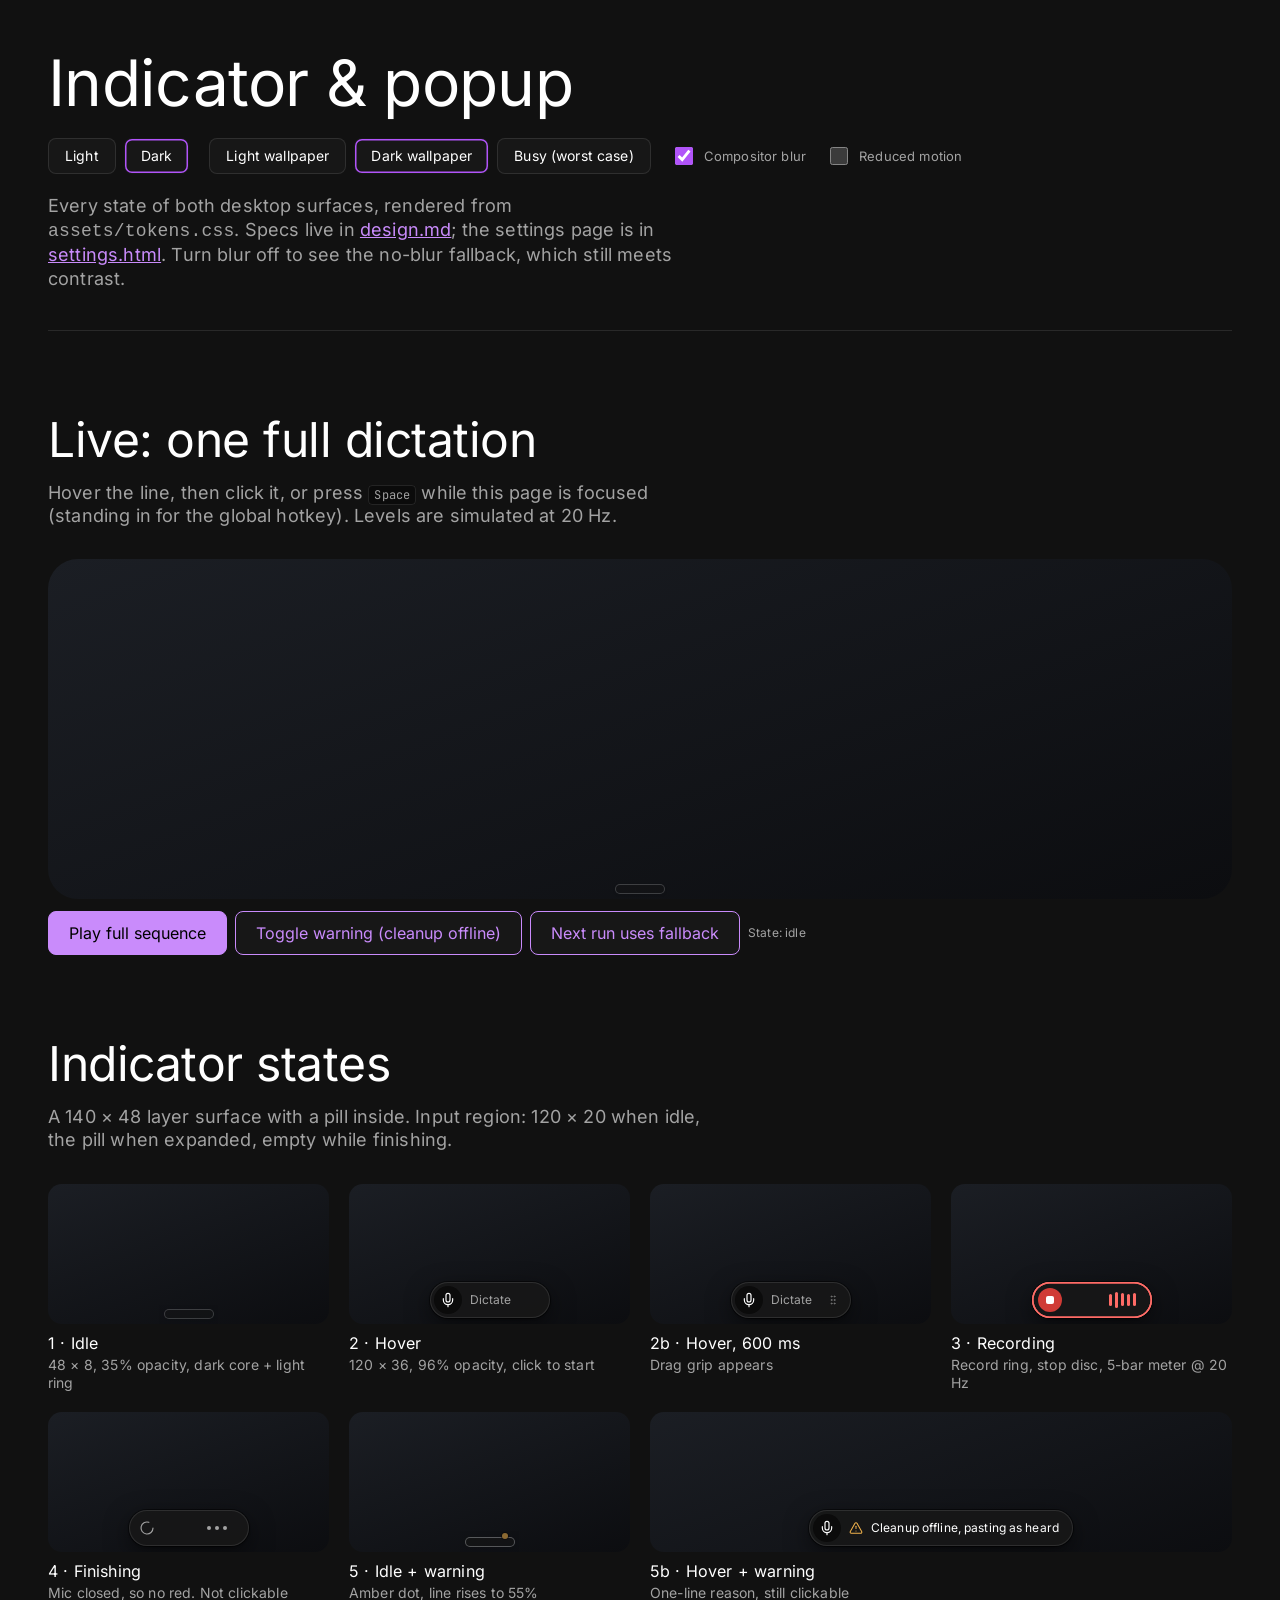
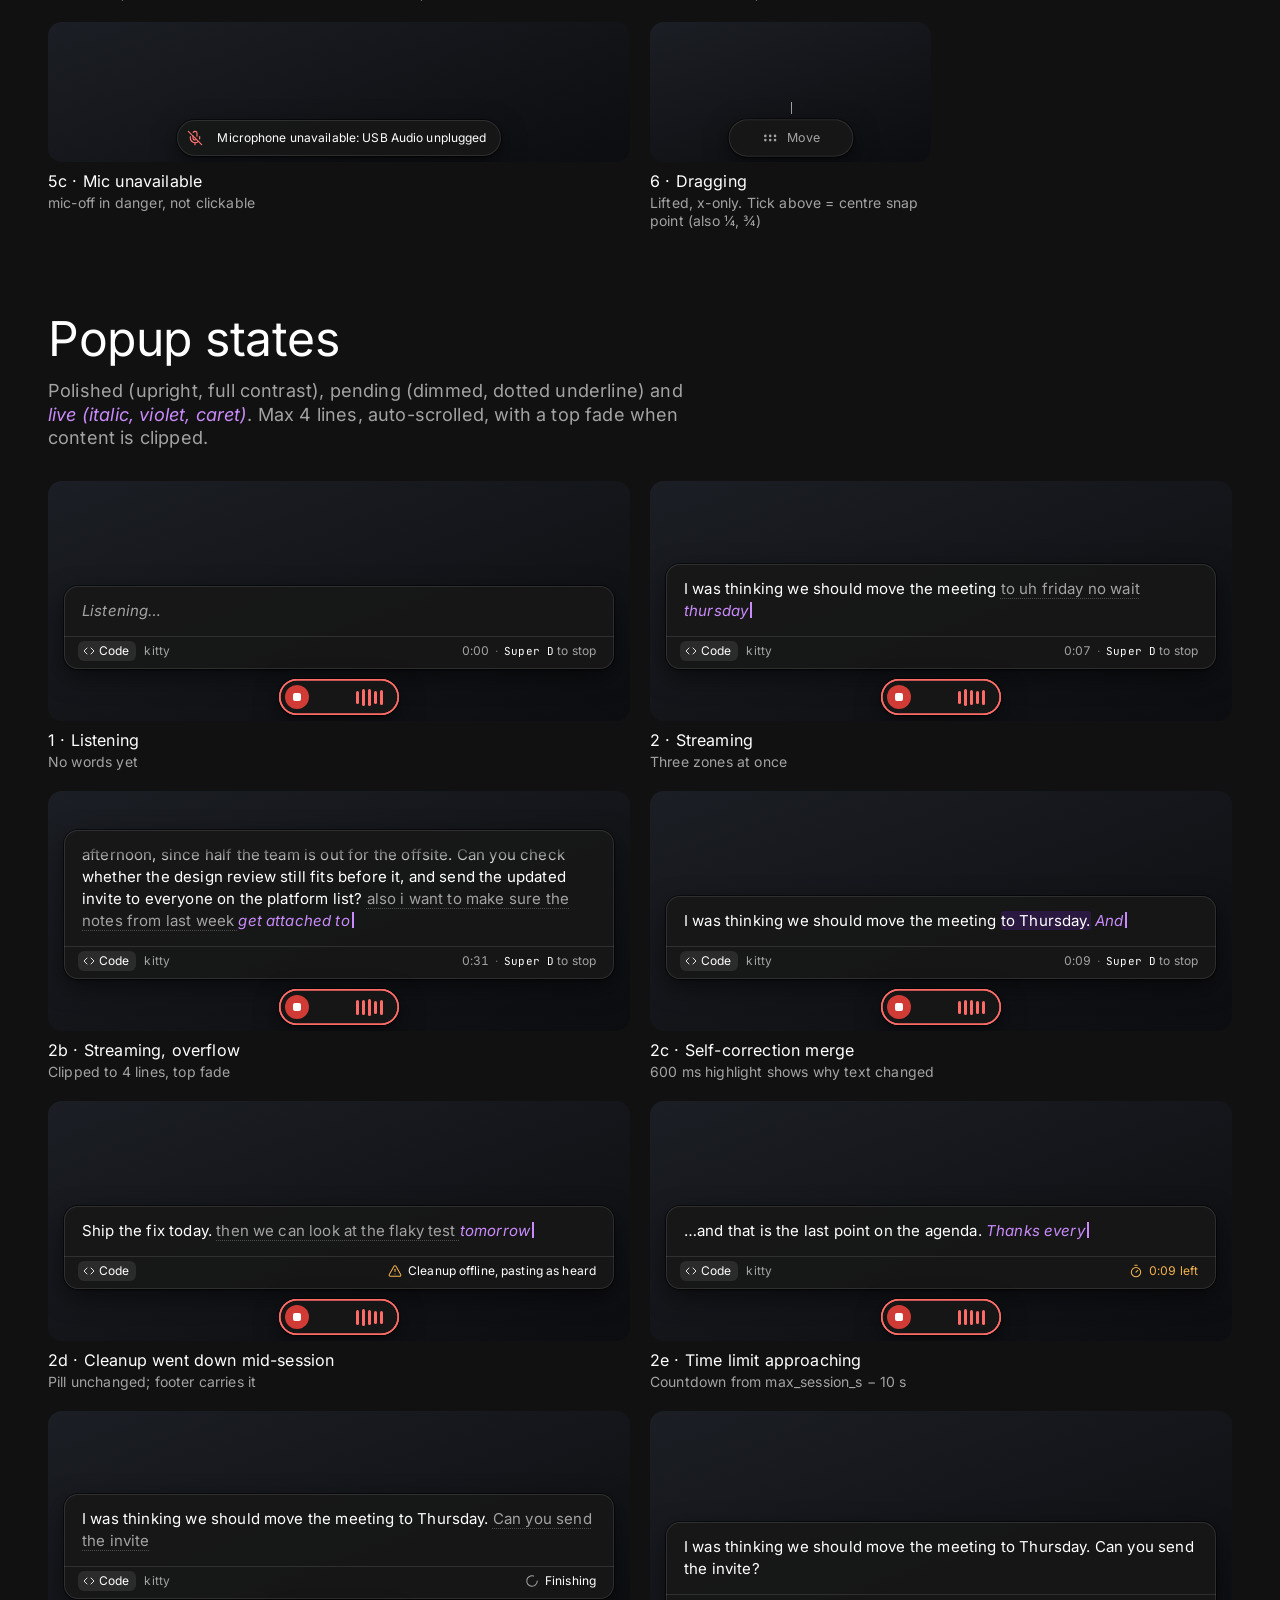
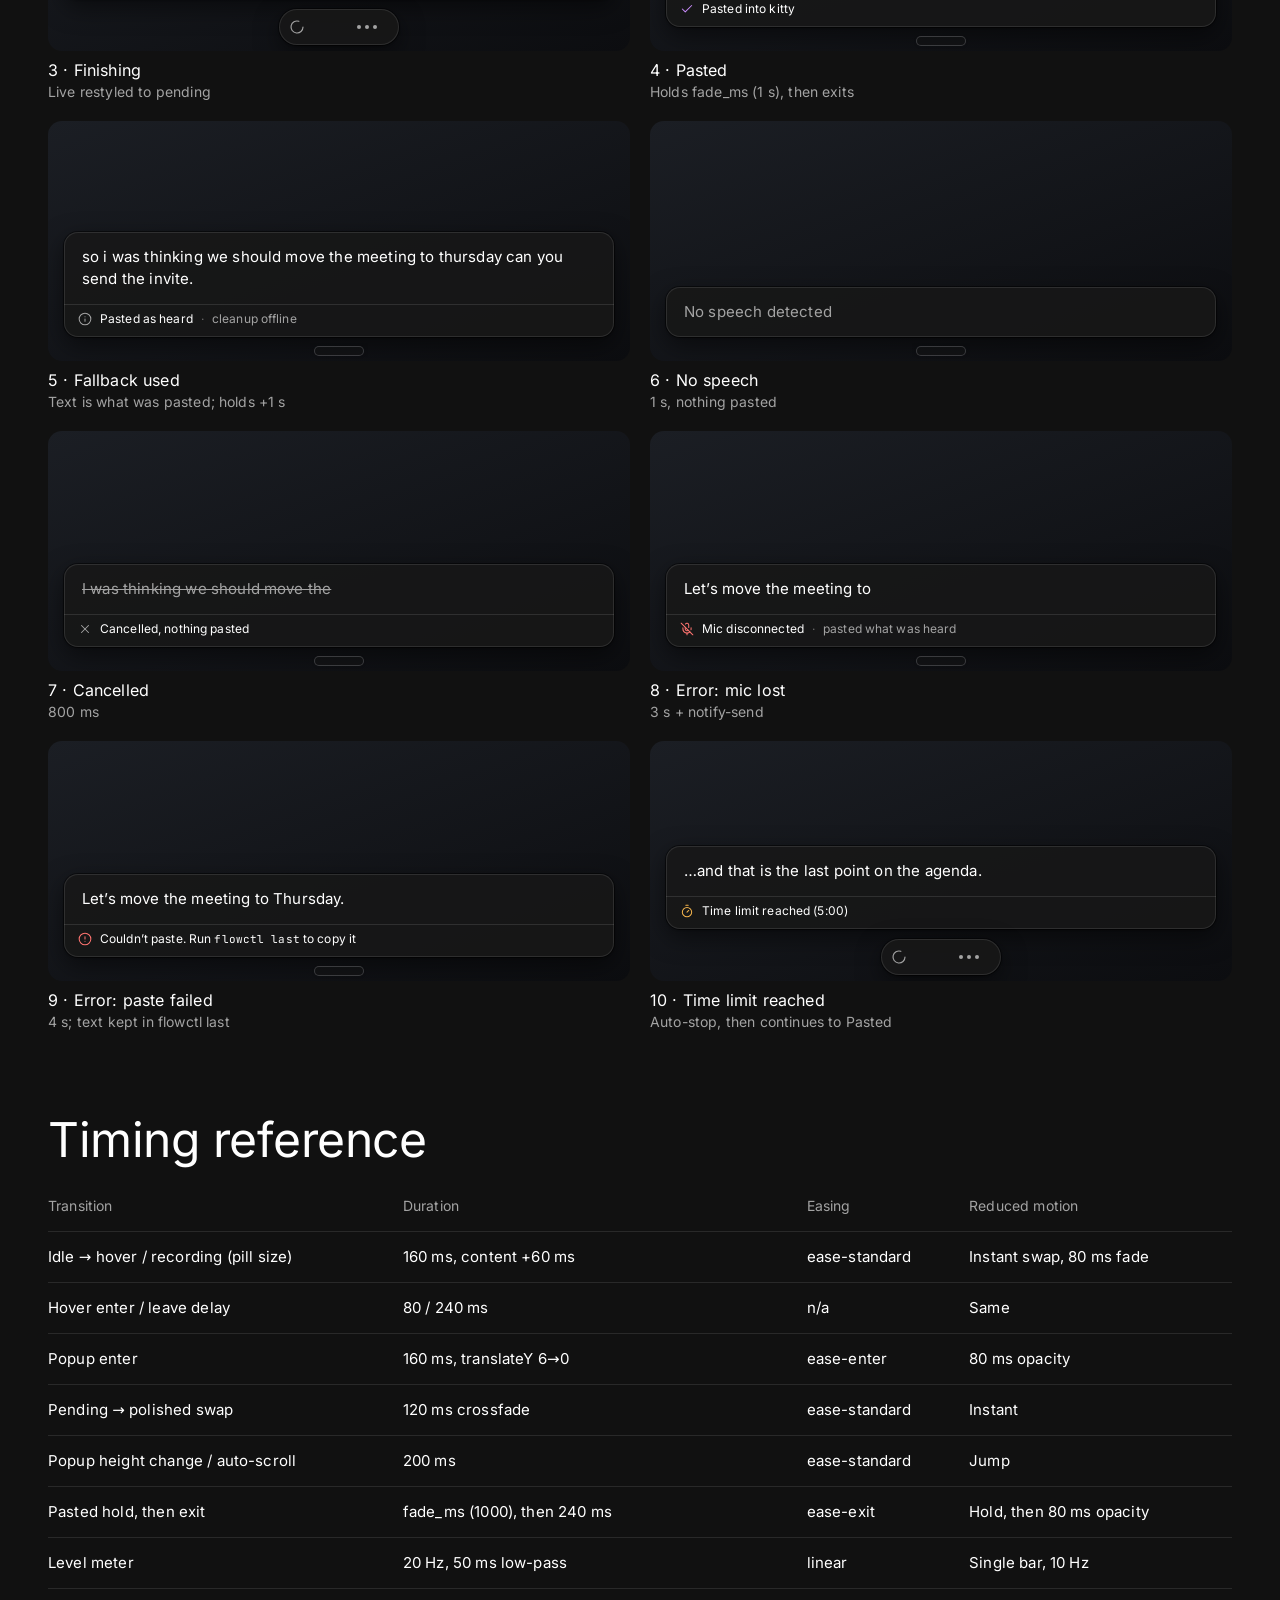
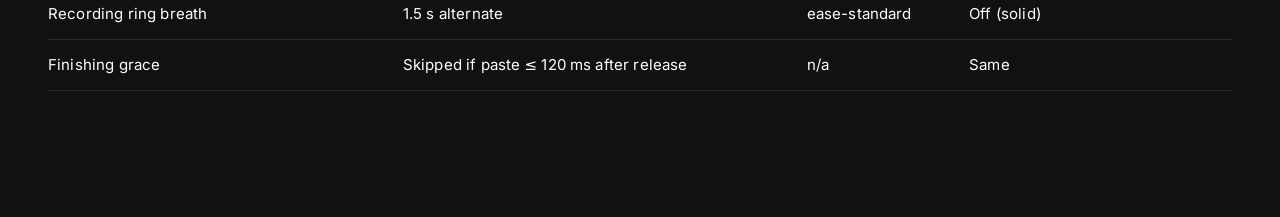
==== docs/design/mockups.html @ b3c722b3 "docs(design): add the design system, mockups and settings page prototype" ====
<!doctype html>
<html lang="en" data-theme="dark">
<head>
<meta charset="utf-8">
<meta name="viewport" content="width=device-width, initial-scale=1">
<meta http-equiv="Content-Security-Policy" content="default-src 'self'; style-src 'self' 'unsafe-inline'; script-src 'self' 'unsafe-inline'; img-src 'self' data:">
<title>flowd · indicator &amp; popup mockups</title>
<link rel="stylesheet" href="assets/tokens.css">
<link rel="stylesheet" href="assets/overlay.css">
<style>
  body { margin: 0; background: var(--bg); color: var(--text); font: 400 16px/22px var(--font-sans); letter-spacing: .01em; }
  .wrap { max-width: 1200px; margin: 0 auto; padding: 48px 48px 128px; }
  header.top { display: flex; flex-wrap: wrap; align-items: center; gap: 20px 24px; padding-bottom: 40px; border-bottom: 1px solid var(--border); }
  header.top h1 { font-size: 64px; line-height: 1.1; font-weight: 400; letter-spacing: -.01em; margin: 0; flex-basis: 100%; }
  header.top p { margin: 0; color: var(--text-2); flex-basis: 100%; max-width: 60ch; font-size: 18px; line-height: 1.3; }
  .controls { display: flex; flex-wrap: wrap; gap: 12px 20px; align-items: center; }
  .controls label { display: inline-flex; gap: 8px; align-items: center; color: var(--text-2); font-size: 13px; }
  .seg { display: inline-flex; gap: 8px; }
  .seg button { font: 400 14px/16px var(--font-sans); letter-spacing: .01em; color: var(--text); background: var(--surface); border: 1px solid var(--border); border-radius: var(--r-md); height: 36px; padding: 0 16px; cursor: pointer; }
  .seg button[aria-checked="true"] { border-color: transparent; box-shadow: inset 0 0 0 1.5px var(--brand); }
  .seg button:focus-visible, button:focus-visible, input:focus-visible, a:focus-visible { outline: 2px solid var(--primary); outline-offset: 2px; }
  input[type="checkbox"] { accent-color: var(--brand); width: 18px; height: 18px; }
  h2 { font-size: 48px; line-height: 1.2; font-weight: 400; letter-spacing: -.01em; margin: 80px 0 12px; }
  h2 + p.lede { margin: 0 0 32px; color: var(--text-2); max-width: 60ch; font-size: 18px; line-height: 1.3; }
  .grid { display: grid; gap: 20px; grid-template-columns: repeat(auto-fill, minmax(260px, 1fr)); }
  .grid.wide { grid-template-columns: repeat(auto-fill, minmax(560px, 1fr)); }
  figure { margin: 0; }
  figcaption { display: flex; flex-direction: column; gap: 2px; margin-top: 8px; }
  figure.span2 { grid-column: span 2; }
  @media (max-width: 620px) { figure.span2 { grid-column: auto; } }
  figcaption b { font-weight: 400; font-size: 16px; }
  figcaption span { color: var(--text-2); font-size: 14px; line-height: 18px; }
  .fl-stage { border-radius: var(--r-xl); }
  .fl-stage.s-ind { height: 140px; }
  .fl-stage.s-pop { height: 240px; }
  .fl-stage.s-demo { height: 340px; border-radius: var(--r-hero); }
  @media (max-width: 620px) { .fl-stage.s-demo { height: 240px; } .popup .foot .hint { display: none; } }
  .note { font-size: 12px; color: var(--text-2); }
  .demo-bar { display: flex; flex-wrap: wrap; gap: 8px; margin: 12px 0 0; align-items: center; }
  .btn { font: 400 16px/20px var(--font-sans); height: 44px; padding: 0 20px; border-radius: var(--r-md); border: 1.5px solid var(--primary); background: var(--surface); color: var(--primary); cursor: pointer; }
  .btn.primary { background: var(--primary); color: var(--on-primary); border-color: var(--primary); }
  .btn:hover { background: var(--primary-soft); } .btn.primary:hover { background: color-mix(in srgb, var(--primary) 86%, #000); }
  .kbd { font: 400 12px/16px var(--font-mono); background: var(--sunken); border: 1px solid var(--border); border-radius: var(--r-xs); padding: 1px 5px; }
  a { color: var(--primary); }
  .sr-only { position: absolute; width: 1px; height: 1px; overflow: hidden; clip: rect(0 0 0 0); white-space: nowrap; }
  /* Simulated reduced motion (the real media query is also honoured). */
  html[data-rm] { --dur-fast: 0ms; --dur-base: 0ms; --dur-slow: 0ms; --dur-fade-out: 80ms; }
  html[data-rm] .ring-breath, html[data-rm] .caret, html[data-rm] .dots b,
  html[data-rm] .pill[data-state="finishing"] .btn-disc svg, html[data-rm] .popup .foot .spin svg { animation: none !important; }
  html[data-rm] .popup { animation: fade-only 80ms linear; }
  .demo-stage .pill { cursor: pointer; }
  .demo-stage .hit { position: absolute; left: 50%; bottom: 0; width: 140px; height: 48px; transform: translateX(-50%); }
  .tbl { border-collapse: collapse; font-size: 15px; width: 100%; }
  .tbl td, .tbl th { text-align: left; padding: 14px 16px 14px 0; border-bottom: 1px solid var(--border); vertical-align: top; }
  .tbl th { font-weight: 400; color: var(--text-2); font-size: 14px; }
  @media (max-width: 767px) { .wrap { padding: 20px 16px 64px; } .grid.wide { grid-template-columns: 1fr; } }
</style>
</head>
<body>
<div class="wrap">
  <header class="top">
    <h1>Indicator &amp; popup</h1>
    <div class="controls" role="group" aria-label="Preview controls">
      <span class="seg" role="radiogroup" aria-label="Theme" data-ctl="theme">
        <button role="radio" aria-checked="false" data-v="light">Light</button>
        <button role="radio" aria-checked="true" data-v="dark">Dark</button>
      </span>
      <span class="seg" role="radiogroup" aria-label="Wallpaper" data-ctl="wall">
        <button role="radio" aria-checked="false" data-v="light">Light wallpaper</button>
        <button role="radio" aria-checked="true" data-v="dark">Dark wallpaper</button>
        <button role="radio" aria-checked="false" data-v="busy">Busy (worst case)</button>
      </span>
      <label><input type="checkbox" id="blur" checked> Compositor blur</label>
      <label><input type="checkbox" id="rm"> Reduced motion</label>
    </div>
    <p>Every state of both desktop surfaces, rendered from <code>assets/tokens.css</code>. Specs live in <a href="design.md">design.md</a>; the settings page is in <a href="settings.html">settings.html</a>. Turn blur off to see the no-blur fallback, which still meets contrast.</p>
  </header>

  <h2 id="demo">Live: one full dictation</h2>
  <p class="lede">Hover the line, then click it, or press <span class="kbd">Space</span> while this page is focused (standing in for the global hotkey). Levels are simulated at 20 Hz.</p>
  <figure>
    <div class="fl-stage s-demo demo-stage" data-wall-target>
      <div class="fl-dock" id="demoDock">
        <div class="popup" id="demoPopup" hidden></div>
        <div class="pill" id="demoPill" data-state="idle" aria-hidden="true"></div>
      </div>
      <div class="hit" id="demoHit" role="button" aria-label="Start dictation (demo)" tabindex="-1"></div>
    </div>
    <div class="demo-bar">
      <button class="btn primary" id="demoPlay">Play full sequence</button>
      <button class="btn" data-demo-warn>Toggle warning (cleanup offline)</button>
      <button class="btn" data-demo-fallback>Next run uses fallback</button>
      <span class="note" id="demoState" aria-live="polite">State: idle</span>
    </div>
  </figure>

  <h2 id="indicator">Indicator states</h2>
  <p class="lede">A 140 × 48 layer surface with a pill inside. Input region: 120 × 20 when idle, the pill when expanded, empty while finishing.</p>
  <div class="grid" id="indGrid"></div>

  <h2 id="popup">Popup states</h2>
  <p class="lede">Polished (upright, full contrast), <span style="color:var(--text-2)">pending (dimmed, dotted underline)</span> and <i style="color:var(--live)">live (italic, violet, caret)</i>. Max 4 lines, auto-scrolled, with a top fade when content is clipped.</p>
  <div class="grid wide" id="popGrid"></div>

  <h2 id="timings">Timing reference</h2>
  <table class="tbl">
    <thead><tr><th>Transition</th><th>Duration</th><th>Easing</th><th>Reduced motion</th></tr></thead>
    <tbody>
      <tr><td>Idle → hover / recording (pill size)</td><td>160 ms, content +60 ms</td><td>ease-standard</td><td>Instant swap, 80 ms fade</td></tr>
      <tr><td>Hover enter / leave delay</td><td>80 / 240 ms</td><td>n/a</td><td>Same</td></tr>
      <tr><td>Popup enter</td><td>160 ms, translateY 6→0</td><td>ease-enter</td><td>80 ms opacity</td></tr>
      <tr><td>Pending → polished swap</td><td>120 ms crossfade</td><td>ease-standard</td><td>Instant</td></tr>
      <tr><td>Popup height change / auto-scroll</td><td>200 ms</td><td>ease-standard</td><td>Jump</td></tr>
      <tr><td>Pasted hold, then exit</td><td>fade_ms (1000), then 240 ms</td><td>ease-exit</td><td>Hold, then 80 ms opacity</td></tr>
      <tr><td>Level meter</td><td>20 Hz, 50 ms low-pass</td><td>linear</td><td>Single bar, 10 Hz</td></tr>
      <tr><td>Recording ring breath</td><td>1.5 s alternate</td><td>ease-standard</td><td>Off (solid)</td></tr>
      <tr><td>Finishing grace</td><td>Skipped if paste ≤ 120 ms after release</td><td>n/a</td><td>Same</td></tr>
    </tbody>
  </table>
</div>

<script src="assets/icons.js"></script>
<script>
(() => {
  const $ = (s, r = document) => r.querySelector(s);
  const I = (n, s = 16) => iconSVG(n, s);
  const root = document.documentElement;
  const rm = () => root.hasAttribute('data-rm') || matchMedia('(prefers-reduced-motion: reduce)').matches;

  // ---------- preview controls
  const state = { wall: 'dark' };
  document.querySelectorAll('.seg[data-ctl]').forEach((seg) => {
    seg.addEventListener('click', (e) => {
      const b = e.target.closest('button'); if (!b) return;
      seg.querySelectorAll('button').forEach((x) => x.setAttribute('aria-checked', String(x === b)));
      if (seg.dataset.ctl === 'theme') root.dataset.theme = b.dataset.v;
      else { state.wall = b.dataset.v; applyWall(); }
    });
    seg.addEventListener('keydown', (e) => {
      if (!['ArrowLeft', 'ArrowRight'].includes(e.key)) return;
      const bs = [...seg.querySelectorAll('button')]; const i = bs.indexOf(document.activeElement);
      const n = bs[(i + (e.key === 'ArrowRight' ? 1 : bs.length - 1)) % bs.length]; n.focus(); n.click(); e.preventDefault();
    });
  });
  const applyWall = () => document.querySelectorAll('.fl-stage').forEach((s) => (s.dataset.wall = state.wall));
  const applyBlur = () => document.querySelectorAll('.fl-stage').forEach((s) => s.classList.toggle('fl-blur', $('#blur').checked));
  $('#blur').addEventListener('change', applyBlur);
  $('#rm').addEventListener('change', (e) => root.toggleAttribute('data-rm', e.target.checked));

  // ---------- pill + popup renderers (shared by the grids and the demo)
  const pillHTML = (st, o = {}) => {
    switch (st) {
      case 'idle': return o.warn ? '<span class="warn-dot" aria-hidden="true"></span>' : '';
      case 'hover': return `<span class="btn-disc">${I('mic')}</span><span class="lbl">Dictate</span>${o.grip ? `<span class="grip">${I('grip-vertical', 12)}</span>` : ''}`;
      case 'recording': return `<span class="btn-disc"><span class="stop"></span></span><span class="meter${rm() ? ' static' : ''}">${'<b></b>'.repeat(5)}</span>${rm() ? '' : '<span class="ring-breath"></span>'}`;
      case 'finishing': return `<span class="btn-disc">${I('loader-circle')}</span><span class="dots"><b></b><b></b><b></b></span>`;
      case 'warning': return `<span class="btn-disc">${I('mic')}</span><span class="w-ico">${I('triangle-alert', 14)}</span><span class="reason">${o.reason || 'Cleanup offline, pasting as heard'}</span>`;
      case 'micoff': return `<span class="btn-disc">${I('mic-off')}</span><span class="reason">Microphone unavailable: USB Audio unplugged</span>`;
      case 'dragging': return `<span style="display:flex;color:var(--text-2)">${I('grip-horizontal')}</span><span class="lbl">Move</span>`;
    }
    return '';
  };
  const setPill = (el, st, o = {}) => {
    el.dataset.state = st === 'hover' ? 'hover' : st;
    if (o.warn) el.dataset.warn = ''; else delete el.dataset.warn;
    el.innerHTML = pillHTML(st, o);
  };
  const meterLevels = (el, level) => {
    const bars = el.querySelectorAll('.meter b'); if (!bars.length) return;
    const k = [0.8, 1, 0.9, 0.7, 0.85];
    if (el.querySelector('.meter.static')) { // reduced motion: one bar, width = level
      bars.forEach((b, i) => { b.style.height = '4px'; b.style.width = i === 0 ? `${3 + level * 27}px` : '0'; b.style.display = i === 0 ? 'block' : 'none'; });
      return;
    }
    bars.forEach((b, i) => {
      const target = 4 + 16 * Math.min(1, level * k[i] * (0.85 + Math.random() * 0.3));
      const prev = parseFloat(b.style.height) || 4;
      b.style.height = `${prev + (target - prev) * 0.63}px`; // one-pole low-pass, tau ≈ 50 ms at 20 Hz
    });
  };

  const foot = (kind, extra = {}) => {
    const mode = `<span class="chip">${I(extra.icon || 'code', 12)}${extra.mode || 'Code'}</span><span>${extra.app || 'kitty'}</span>`;
    switch (kind) {
      case 'rec': return `${mode}<span class="end">${extra.t || '0:07'}<span class="sep">·</span><span class="hint"><kbd>Super D</kbd> to stop</span></span>`;
      case 'finishing': return `${mode}<span class="end"><span class="spin" style="display:flex">${I('loader-circle', 14)}</span><span class="msg">Finishing</span></span>`;
      case 'done': return `<span class="ok">${I('check', 14)}</span><span class="msg">Pasted into ${extra.app || 'kitty'}</span>`;
      case 'fallback': return `<span style="display:flex">${I('info', 14)}</span><span class="msg">Pasted as heard</span><span class="sep">·</span><span>${extra.why || 'cleanup offline'}</span>`;
      case 'cancel': return `<span style="display:flex">${I('x', 14)}</span><span class="msg">Cancelled, nothing pasted</span>`;
      case 'micerr': return `<span class="bad">${I('mic-off', 14)}</span><span class="msg">Mic disconnected</span><span class="sep">·</span><span>pasted what was heard</span>`;
      case 'pasteerr': return `<span class="bad">${I('circle-alert', 14)}</span><span class="msg">Couldn’t paste. Run <kbd>flowctl last</kbd> to copy it</span>`;
      case 'limit': return `<span class="wr">${I('timer', 14)}</span><span class="msg">Time limit reached (5:00)</span>`;
      case 'countdown': return `${mode}<span class="end"><span class="wr">${I('timer', 14)}</span><span style="color:var(--warn)">0:09 left</span></span>`;
      case 'cleanupdown': return `<span class="chip">${I(extra.icon || 'code', 12)}${extra.mode || 'Code'}</span><span class="end"><span class="wr">${I('triangle-alert', 14)}</span><span class="msg">Cleanup offline, pasting as heard</span></span>`;
    }
    return mode;
  };
  const popupHTML = (body, footer, o = {}) =>
    `<div class="body${o.scrolled ? ' scrolled' : ''}" style="--lines:${o.lines || 4}"><div class="scroller"><div>${body}</div></div></div>${footer ? `<div class="foot">${footer}</div>` : ''}`;

  const P = (t) => `<span class="z-polished">${t}</span>`;
  const Pe = (t) => `<span class="z-pending">${t}</span>`;
  const L = (t) => { const i = t.lastIndexOf(' '); const head = i < 0 ? '' : t.slice(0, i + 1), tail = t.slice(i + 1); return `<span class="z-live">${head}<span style="white-space:nowrap">${tail}<span class="caret" aria-hidden="true"></span></span></span>`; };

  // ---------- indicator grid
  const indStates = [
    ['idle', {}, '1 · Idle', '48 × 8, 35% opacity, dark core + light ring'],
    ['hover', {}, '2 · Hover', '120 × 36, 96% opacity, click to start'],
    ['hover', { grip: true }, '2b · Hover, 600 ms', 'Drag grip appears'],
    ['recording', { level: .7 }, '3 · Recording', 'Record ring, stop disc, 5-bar meter @ 20 Hz'],
    ['finishing', {}, '4 · Finishing', 'Mic closed, so no red. Not clickable'],
    ['idle', { warn: true }, '5 · Idle + warning', 'Amber dot, line rises to 55%'],
    ['warning', {}, '5b · Hover + warning', 'One-line reason, still clickable'],
    ['micoff', {}, '5c · Mic unavailable', 'mic-off in danger, not clickable'],
    ['dragging', { ticks: true }, '6 · Dragging', 'Lifted, x-only. Tick above = centre snap point (also ¼, ¾)'],
  ];
  const indGrid = $('#indGrid');
  indStates.forEach(([st, o, title, sub]) => {
    const f = document.createElement('figure');
    if (st === 'warning' || st === 'micoff') f.className = 'span2';
    f.innerHTML = `<div class="fl-stage s-ind">${o.ticks ? '<span class="snap-tick" style="left:50%"></span>' : ''}<div class="fl-dock"><div class="pill"></div></div></div><figcaption><b>${title}</b><span>${sub}</span></figcaption>`;
    const pill = f.querySelector('.pill'); setPill(pill, st, o);
    if (o.level) { const tick = () => meterLevels(pill, o.level * (0.4 + 0.6 * Math.abs(Math.sin(Date.now() / 380)))); setInterval(tick, 50); }
    indGrid.appendChild(f);
  });

  // ---------- popup grid
  const long = P('I was thinking we should move the Tuesday sync to Thursday afternoon, since half the team is out for the offsite. ') + P('Can you check whether the design review still fits before it, and send the updated invite to everyone on the platform list? ') + Pe('also i want to make sure the notes from last week ') + L('get attached to');
  const popStates = [
    ['1 · Listening', popupHTML('<span class="z-listening">Listening…</span>', foot('rec', { t: '0:00' })), 'recording', 'No words yet'],
    ['2 · Streaming', popupHTML(P('I was thinking we should move the meeting ') + Pe('to uh friday no wait ') + L('thursday'), foot('rec')), 'recording', 'Three zones at once'],
    ['2b · Streaming, overflow', popupHTML(long, foot('rec', { t: '0:31' }), { scrolled: true }), 'recording', 'Clipped to 4 lines, top fade'],
    ['2c · Self-correction merge', popupHTML(P('I was thinking we should move the meeting ') + `<span class="z-polished z-merged">to Thursday.</span> ` + L('And'), foot('rec', { t: '0:09' })), 'recording', '600 ms highlight shows why text changed'],
    ['2d · Cleanup went down mid-session', popupHTML(P('Ship the fix today. ') + Pe('then we can look at the flaky test ') + L('tomorrow'), foot('cleanupdown')), 'recording', 'Pill unchanged; footer carries it'],
    ['2e · Time limit approaching', popupHTML(P('…and that is the last point on the agenda. ') + L('Thanks every'), foot('countdown')), 'recording', 'Countdown from max_session_s − 10 s'],
    ['3 · Finishing', popupHTML(P('I was thinking we should move the meeting to Thursday. ') + Pe('Can you send the invite'), foot('finishing')), 'finishing', 'Live restyled to pending'],
    ['4 · Pasted', popupHTML(P('I was thinking we should move the meeting to Thursday. Can you send the invite?'), foot('done')), 'idle', 'Holds fade_ms (1 s), then exits'],
    ['5 · Fallback used', popupHTML(P('so i was thinking we should move the meeting to thursday can you send the invite.'), foot('fallback')), 'idle', 'Text is what was pasted; holds +1 s'],
    ['6 · No speech', popupHTML('<span class="z-listening" style="font-style:normal">No speech detected</span>', ''), 'idle', '1 s, nothing pasted'],
    ['7 · Cancelled', popupHTML('<span class="z-cancelled">I was thinking we should move the</span>', foot('cancel')), 'idle', '800 ms'],
    ['8 · Error: mic lost', popupHTML(P('Let’s move the meeting to'), foot('micerr')), 'idle', '3 s + notify-send'],
    ['9 · Error: paste failed', popupHTML(P('Let’s move the meeting to Thursday.'), foot('pasteerr')), 'idle', '4 s; text kept in flowctl last'],
    ['10 · Time limit reached', popupHTML(P('…and that is the last point on the agenda.'), foot('limit')), 'finishing', 'Auto-stop, then continues to Pasted'],
  ];
  const popGrid = $('#popGrid');
  popStates.forEach(([title, html, pillSt, sub]) => {
    const f = document.createElement('figure');
    f.innerHTML = `<div class="fl-stage s-pop"><div class="fl-dock"><div class="popup" style="animation:none">${html}</div><div class="pill"></div></div></div><figcaption><b>${title}</b><span>${sub}</span></figcaption>`;
    const pill = f.querySelector('.pill'); setPill(pill, pillSt);
    if (pillSt === 'recording') setInterval(() => meterLevels(pill, 0.3 + 0.5 * Math.abs(Math.sin(Date.now() / 300))), 50);
    popGrid.appendChild(f);
  });

  // ---------- live demo state machine
  const dPill = $('#demoPill'), dPop = $('#demoPopup'), dHit = $('#demoHit'), dState = $('#demoState');
  let st = 'idle', warn = false, nextFallback = false, timers = [], meterT = null, hoverT = null, leaveT = null, hovered = false, tStart = 0;
  const clear = () => { timers.forEach(clearTimeout); timers = []; clearInterval(meterT); meterT = null; };
  const later = (ms, fn) => timers.push(setTimeout(fn, ms));
  const say = (s) => (dState.textContent = `State: ${s}`);
  const script = [
    [P(''), '', L('so')], [P(''), '', L('so I was thinking')], ['', Pe('so I was thinking we should '), L('move the')],
    ['', Pe('so I was thinking we should move the meeting '), L('to uh fri')],
    [P('I was thinking we should move the meeting '), Pe('to uh friday '), L('no wait thursday')],
    [P('I was thinking we should move the meeting '), `<span class="z-polished z-merged">to Thursday.</span> `, L('Can you send')],
    [P('I was thinking we should move the meeting to Thursday. '), Pe('Can you send the '), L('invite')],
  ];
  const renderIdle = () => { setPill(dPill, hovered ? (warn ? 'warning' : 'hover') : 'idle', { warn }); };
  const toIdle = () => { clear(); st = 'idle'; renderIdle(); say(warn ? 'idle (warning)' : 'idle'); };
  const hidePopup = () => {
    dPop.style.transition = `opacity var(--dur-fade-out) var(--ease-exit), transform var(--dur-fade-out) var(--ease-exit)`;
    dPop.style.opacity = '0'; if (!rm()) dPop.style.transform = 'translateY(4px)';
    later(rm() ? 80 : 240, () => { dPop.hidden = true; dPop.style.cssText = ''; });
  };
  const start = () => {
    clear(); st = 'recording'; tStart = Date.now(); say('recording');
    setPill(dPill, 'recording');
    dPop.hidden = false; dPop.style.cssText = ''; dPop.style.animation = 'none'; void dPop.offsetWidth; dPop.style.animation = '';
    dPop.innerHTML = popupHTML('<span class="z-listening">Listening…</span>', warn ? foot('cleanupdown') : foot('rec', { t: '0:00' }));
    let lvl = 0;
    meterT = setInterval(() => { lvl = Date.now() - tStart < 500 ? 0.05 : 0.25 + 0.6 * Math.abs(Math.sin((Date.now() - tStart) / 260)) * Math.random(); meterLevels(dPill, lvl); }, rm() ? 100 : 50);
    script.forEach((z, i) => later(700 + i * 600, () => {
      const secs = Math.floor((Date.now() - tStart) / 1000);
      dPop.innerHTML = popupHTML(z.join(''), warn ? foot('cleanupdown') : foot('rec', { t: `0:0${secs}` }));
    }));
    later(700 + script.length * 600 + 400, stop);
  };
  const stop = () => {
    if (st !== 'recording') return;
    clear(); st = 'finishing'; say('finishing');
    setPill(dPill, 'finishing');
    const fb = warn || nextFallback;
    dPop.innerHTML = popupHTML(P('I was thinking we should move the meeting to Thursday. ') + Pe('Can you send the invite'), foot('finishing'));
    later(520, () => {
      st = 'done'; setPill(dPill, 'idle', { warn }); say(fb ? 'pasted (fallback)' : 'pasted');
      dPop.innerHTML = fb
        ? popupHTML(P('I was thinking we should move the meeting to thursday. can you send the invite.'), foot('fallback', { why: warn ? 'cleanup offline' : 'cleanup timed out' }))
        : popupHTML(P('I was thinking we should move the meeting to Thursday. Can you send the invite?'), foot('done'));
      nextFallback = false;
      later(fb ? 2000 : 1000, () => { hidePopup(); later(260, toIdle); });
    });
  };
  const click = () => { if (st === 'idle' || st === 'done') start(); else if (st === 'recording') stop(); };
  dHit.addEventListener('pointerenter', () => { clearTimeout(leaveT); hoverT = setTimeout(() => { hovered = true; if (st === 'idle' || st === 'done') renderIdle(); }, 80); });
  dHit.addEventListener('pointerleave', () => { clearTimeout(hoverT); leaveT = setTimeout(() => { hovered = false; if (st === 'idle' || st === 'done') renderIdle(); }, 240); });
  dHit.addEventListener('click', click);
  document.addEventListener('keydown', (e) => { if (e.code === 'Space' && !e.target.closest('button, input, a, [role="radio"]')) { e.preventDefault(); click(); } });
  $('#demoPlay').addEventListener('click', () => { hidePopup(); toIdle(); later(300, () => { hovered = true; renderIdle(); later(500, () => { hovered = false; start(); }); }); });
  document.querySelector('[data-demo-warn]').addEventListener('click', () => { warn = !warn; if (st === 'idle') toIdle(); });
  document.querySelector('[data-demo-fallback]').addEventListener('click', () => { nextFallback = true; say('next run will fall back'); });

  document.querySelectorAll('[data-ctl="theme"] button').forEach((b) => b.setAttribute('aria-checked', String(b.dataset.v === root.dataset.theme)));
  applyWall(); applyBlur(); toIdle();
})();
</script>
</body>
</html>
---- docs/design/assets/tokens.css ----
/* flowd design tokens (docs/design/design.md).
   Keep in sync with docs/design/design.md. */
@font-face { font-family: "Inter"; src: url("fonts/inter-latin-wght-normal.woff2") format("woff2"); font-weight: 100 900; font-style: normal; font-display: swap; }
@font-face { font-family: "Inter"; src: url("fonts/inter-latin-wght-italic.woff2") format("woff2"); font-weight: 100 900; font-style: italic; font-display: swap; }
@font-face { font-family: "JetBrains Mono"; src: url("fonts/jetbrains-mono-latin-wght-normal.woff2") format("woff2"); font-weight: 100 800; font-style: normal; font-display: swap; }

/* Light: white canvas, black text, light gray alt surface, violet the only accent. */
:root, [data-theme="light"] {
  color-scheme: light;
  --bg: #ffffff; --surface: #ffffff; --raised: #ffffff; --sunken: #f1f1f1; --hover: #f6f6f6;
  --border: rgba(0, 0, 0, .10); --border-strong: #8a8989;
  --text: #000000; --text-2: #6c6b6b; --text-3: #6c6b6b;
  --brand: #b154f9;                 /* violet: fills, rings, indicators (3:1 non-text) */
  --primary: #9333ea;               /* violet, text-safe: links, active labels, focus (5.4:1) */
  --on-primary: #ffffff; --primary-soft: #f5edfe;
  --live: #8b2fd9; --record: #c42f2a; --record-fill: #c42f2a;
  --warn: #835500; --warn-soft: #fbf0da; --danger: #b8261f; --danger-soft: #fbe8e6; --on-danger: #ffffff;
  --glass: rgba(255, 255, 255, 0.94); --glass-edge: inset 0 0 0 1px rgba(0, 0, 0, 0.10);
  --shadow-sm: none; --shadow-md: none;
  /* Flat on the page. Only surfaces floating over other apps get a whisper of lift. */
  --shadow-float: 0 1px 2px rgba(0, 0, 0, .06), 0 8px 24px rgba(0, 0, 0, .08);
  --shadow-lg: var(--shadow-float);
}
/* Dark: the Charcoal family. Violet is lifted so it still reads on near-black. */
[data-theme="dark"] {
  color-scheme: dark;
  --bg: #111111; --surface: #171717; --raised: #1f1f1f; --sunken: #0b0b0b; --hover: #222222;
  --border: rgba(255, 255, 255, .10); --border-strong: #6e6d6d;
  --text: #ffffff; --text-2: #a3a3a3; --text-3: #a3a3a3;
  --brand: #b154f9; --primary: #c98bfb; --on-primary: #000000; --primary-soft: #2a1840;
  --live: #c98bfb; --record: #ff6b66; --record-fill: #d03b36;
  --warn: #f2b34c; --warn-soft: #2d2412; --danger: #ff7470; --danger-soft: #341b1a; --on-danger: #000000;
  --glass: rgba(23, 23, 23, 0.88); --glass-edge: inset 0 0 0 1px rgba(255, 255, 255, 0.10), 0 0 0 1px rgba(0, 0, 0, .5);
  --shadow-sm: none; --shadow-md: none;
  --shadow-float: 0 1px 2px rgba(0, 0, 0, .4), 0 8px 24px rgba(0, 0, 0, .5);
  --shadow-lg: var(--shadow-float);
}
@media (prefers-color-scheme: dark) {
  [data-theme="system"] {
    color-scheme: dark;
    --bg: #111111; --surface: #171717; --raised: #1f1f1f; --sunken: #0b0b0b; --hover: #222222;
    --border: rgba(255, 255, 255, .10); --border-strong: #6e6d6d;
    --text: #ffffff; --text-2: #a3a3a3; --text-3: #a3a3a3;
    --brand: #b154f9; --primary: #c98bfb; --on-primary: #000000; --primary-soft: #2a1840;
    --live: #c98bfb; --record: #ff6b66; --record-fill: #d03b36;
    --warn: #f2b34c; --warn-soft: #2d2412; --danger: #ff7470; --danger-soft: #341b1a; --on-danger: #000000;
    --glass: rgba(23, 23, 23, 0.88); --glass-edge: inset 0 0 0 1px rgba(255, 255, 255, 0.10), 0 0 0 1px rgba(0, 0, 0, .5);
    --shadow-sm: none; --shadow-md: none;
    --shadow-float: 0 1px 2px rgba(0, 0, 0, .4), 0 8px 24px rgba(0, 0, 0, .5);
    --shadow-lg: var(--shadow-float);
  }
}
:root {
  --idle-fill: #171717;
  --font-sans: "Inter", "InterVariable", system-ui, "Cantarell", "Noto Sans", sans-serif;
  --font-mono: "JetBrains Mono", ui-monospace, "Cascadia Code", "Source Code Pro", monospace;
  /* Radii: 8 for controls and cards, 14 for large containers, 30 for hero panels. */
  --r-xs: 4px; --r-sm: 6px; --r-md: 8px; --r-lg: 8px; --r-xl: 14px; --r-hero: 30px; --r-pill: 999px;
  --s-1: 4px; --s-2: 8px; --s-3: 12px; --s-4: 16px; --s-5: 20px; --s-6: 24px; --s-8: 32px; --s-10: 40px; --s-12: 48px; --s-24: 96px;
  --dur-instant: 80ms; --dur-fast: 120ms; --dur-base: 160ms; --dur-slow: 200ms; --dur-fade-out: 240ms;
  --ease-standard: cubic-bezier(0.2, 0, 0, 1); --ease-enter: cubic-bezier(0.05, 0.7, 0.1, 1); --ease-exit: cubic-bezier(0.3, 0, 0.8, 0.15);
  --ctl-h: 40px;
}
@media (prefers-contrast: more) {
  :root { --glass: var(--surface); --border: var(--border-strong); }
}
@media (prefers-reduced-motion: reduce) {
  :root { --dur-fast: 0ms; --dur-base: 0ms; --dur-slow: 0ms; --dur-fade-out: 80ms; }
}
---- docs/design/assets/overlay.css ----
/* Indicator + popup, as they render on the desktop. Shared by both mockup pages. */
b, strong, th, h1, h2, h3 { font-weight: 400; }
.fl-stage { position: relative; overflow: hidden; border-radius: var(--r-lg); isolation: isolate; font-family: var(--font-sans); }
.fl-stage[data-wall="light"] { background: linear-gradient(160deg, #e9e6df, #d8dde2); }
.fl-stage[data-wall="dark"] { background: linear-gradient(160deg, #1b1e24, #0c0d10); }
/* Worst-case wallpaper: saturated, high-frequency, both extremes of luminance. */
.fl-stage[data-wall="busy"] {
  background:
    repeating-linear-gradient(45deg, #ffffff 0 7px, #000000 7px 14px),
    #808080;
  background-blend-mode: normal;
}
.fl-stage[data-wall="busy"]::before {
  content: ""; position: absolute; inset: 0; z-index: -1; opacity: .55;
  background: conic-gradient(from 0deg, #ff0000, #ffff00, #00ff00, #0000ff, #ff00ff, #ff0000);
  mix-blend-mode: hard-light;
}
/* Stand-in for the compositor blur rule (Hyprland layerrule blur). */
.fl-blur .fl-glass { -webkit-backdrop-filter: blur(24px) saturate(1.1); backdrop-filter: blur(24px) saturate(1.1); }

.fl-dock { position: absolute; left: 0; right: 0; bottom: 6px; display: flex; flex-direction: column; align-items: center; }
/* Warning pill never exceeds its stage (the real surface is resized to fit, max 360). */
.fl-dock .pill { max-width: calc(100% - 24px); }

/* ---------------------------------------------------------------- indicator */
.pill {
  position: relative; display: flex; align-items: center; gap: 8px;
  height: 36px; width: 120px; padding: 0 12px 0 4px; box-sizing: border-box;
  border-radius: var(--r-pill); background: var(--glass); color: var(--text);
  box-shadow: var(--glass-edge), var(--shadow-float);
  transition: width var(--dur-base) var(--ease-standard), height var(--dur-base) var(--ease-standard),
              opacity var(--dur-base) var(--ease-standard), padding var(--dur-base) var(--ease-standard),
              box-shadow var(--dur-fast) var(--ease-standard), transform var(--dur-fast) var(--ease-standard);
  font: 400 12px/16px var(--font-sans); letter-spacing: .01em; white-space: nowrap;
}
.pill > * { transition: opacity var(--dur-fast) var(--ease-standard) 60ms; }
.pill .btn-disc { flex: none; width: 28px; height: 28px; border-radius: 50%; display: grid; place-items: center; background: var(--sunken); color: var(--text); }
.pill .lbl { color: var(--text-2); }
.pill .grip { margin-left: auto; color: var(--text-2); opacity: .7; display: flex; }

.pill[data-state="idle"] {
  width: 48px; height: 8px; padding: 0; opacity: .35; background: var(--idle-fill);
  box-shadow: 0 0 0 1px rgba(255, 255, 255, .55), 0 1px 3px rgba(0, 0, 0, .35);
}
.pill[data-state="idle"] > * { opacity: 0; transition-delay: 0ms; pointer-events: none; }
.pill[data-state="idle"][data-warn] { opacity: .55; }
.pill .warn-dot { position: absolute; right: 6px; top: -5px; width: 6px; height: 6px; border-radius: 50%; background: var(--warn); box-shadow: 0 0 0 1px rgba(0, 0, 0, .6); opacity: 1 !important; }
.pill .warn-dot { background: #f2b34c; } /* amber reads on the dark idle core in both themes */

.pill[data-state="recording"] { box-shadow: var(--glass-edge), inset 0 0 0 1.5px var(--record), var(--shadow-float); }
.pill[data-state="recording"] .btn-disc { background: var(--record-fill); color: #fff; width: 24px; height: 24px; margin-left: 2px; }
.pill[data-state="recording"] .btn-disc i, .pill[data-state="recording"] .btn-disc .stop { width: 8px; height: 8px; border-radius: 2px; background: #fff; display: block; }
.pill .ring-breath { position: absolute; inset: 0; border-radius: inherit; box-shadow: inset 0 0 0 1.5px var(--record); animation: breath 1.5s var(--ease-standard) infinite alternate; pointer-events: none; }
@keyframes breath { from { opacity: 1; } to { opacity: .72; } }

.meter { display: flex; align-items: center; gap: 3px; height: 20px; margin-left: auto; margin-right: 4px; }
.meter b { display: block; width: 3px; height: 4px; border-radius: var(--r-xs); background: var(--record); }
.meter.static b { transition: none; }

.pill[data-state="finishing"] .btn-disc { background: transparent; color: var(--text-2); }
.pill[data-state="finishing"] .btn-disc svg { animation: spin 800ms linear infinite; }
@keyframes spin { to { transform: rotate(360deg); } }
.dots { display: flex; gap: 4px; margin-left: auto; margin-right: 10px; }
.dots b { width: 4px; height: 4px; border-radius: 50%; background: var(--text-2); animation: dot 720ms var(--ease-standard) infinite alternate; }
.dots b:nth-child(2) { animation-delay: 120ms; } .dots b:nth-child(3) { animation-delay: 240ms; }
@keyframes dot { from { opacity: .3; } to { opacity: 1; } }

.pill[data-state="warning"] { width: auto; max-width: 360px; padding-right: 14px; }
.pill[data-state="warning"] .reason { overflow: hidden; text-overflow: ellipsis; color: var(--text); }
.pill[data-state="warning"] .w-ico { color: var(--warn); display: flex; }
.pill[data-state="micoff"] { width: auto; padding-right: 14px; }
.pill[data-state="micoff"] .btn-disc { color: var(--danger); background: transparent; }

.pill[data-state="dragging"] { transform: scale(1.04); box-shadow: var(--glass-edge), var(--shadow-float); cursor: grabbing; justify-content: center; padding: 0 12px; }
.snap-tick { position: absolute; bottom: 48px; width: 1px; height: 12px; background: var(--text-2); }

/* ---------------------------------------------------------------- popup */
.popup {
  width: min(640px, calc(100% - 32px)); min-width: 280px; box-sizing: border-box; margin-bottom: 10px;
  border-radius: var(--r-xl); background: var(--glass); color: var(--text);
  box-shadow: var(--glass-edge), var(--shadow-float);
  font: 400 15px/22px var(--font-sans); font-feature-settings: "ss03" 1;
  animation: pop-in var(--dur-base) var(--ease-enter);
}
@keyframes pop-in { from { opacity: 0; transform: translateY(6px); } }
.popup .body { position: relative; padding: 14px 18px; max-height: calc(22px * var(--lines, 4)); box-sizing: content-box; overflow: clip; overflow-clip-margin: content-box; overflow-wrap: anywhere;
  display: flex; flex-direction: column; justify-content: flex-end; /* newest line stays visible: overflow spills off the top */ }
.popup .body > .scroller { flex: none; }
.popup .body.scrolled { -webkit-mask-image: linear-gradient(to bottom, transparent 14px, #000 34px); mask-image: linear-gradient(to bottom, transparent 14px, #000 34px); }
.z-polished { color: var(--text); }
.z-pending { color: var(--text-2); text-decoration: underline dotted color-mix(in srgb, var(--text-2) 40%, transparent); text-decoration-thickness: 1px; text-underline-offset: 4px; }
.z-live { color: var(--live); font-style: italic; }
.caret { display: inline-block; width: 2px; height: 16px; margin-left: 2px; vertical-align: -2px; background: var(--live); animation: blink 1s steps(1) infinite; }
@keyframes blink { 50% { opacity: 0; } }
.z-merged { background: var(--primary-soft); border-radius: 3px; box-decoration-break: clone; -webkit-box-decoration-break: clone; }
.z-listening { color: var(--text-2); font-style: italic; }
.z-cancelled { color: var(--text-2); text-decoration: line-through 1px; }

.popup .foot { display: flex; align-items: center; gap: 8px; height: 28px; padding: 0 18px 0 14px; margin-bottom: 4px; white-space: nowrap; overflow: hidden; font: 400 12px/16px var(--font-sans); letter-spacing: .01em; color: var(--text-2); border-top: 1px solid color-mix(in srgb, var(--text-2) 18%, transparent); }
.popup .foot .chip { display: inline-flex; align-items: center; gap: 4px; height: 20px; padding: 0 7px 0 5px; border-radius: var(--r-sm); background: color-mix(in srgb, var(--text-2) 14%, transparent); color: var(--text); }
.popup .foot .end { margin-left: auto; font-variant-numeric: tabular-nums; display: flex; gap: 6px; align-items: center; }
.popup .foot kbd { font: 400 11px/16px var(--font-mono); color: var(--text); }
.popup .foot .ok { color: var(--primary); display: flex; }
.popup .foot .bad { color: var(--danger); display: flex; }
.popup .foot .wr { color: var(--warn); display: flex; }
.popup .foot .msg { color: var(--text); min-width: 0; overflow: hidden; text-overflow: ellipsis; }
.popup .foot > span:last-child:not(.end), .popup .foot .end { min-width: 0; overflow: hidden; text-overflow: ellipsis; }
.popup .foot .end { flex: 0 1 auto; }
.popup .foot svg { flex: none; }
.popup .foot .spin svg { animation: spin 800ms linear infinite; }
.popup .foot .sep { opacity: .6; }

@media (prefers-reduced-motion: reduce) {
  .ring-breath, .caret, .dots b, .pill[data-state="finishing"] .btn-disc svg, .popup .foot .spin svg { animation: none !important; }
  .popup { animation: fade-only 80ms linear; }
  .dots b { opacity: .6; }
}
@keyframes fade-only { from { opacity: 0; } }
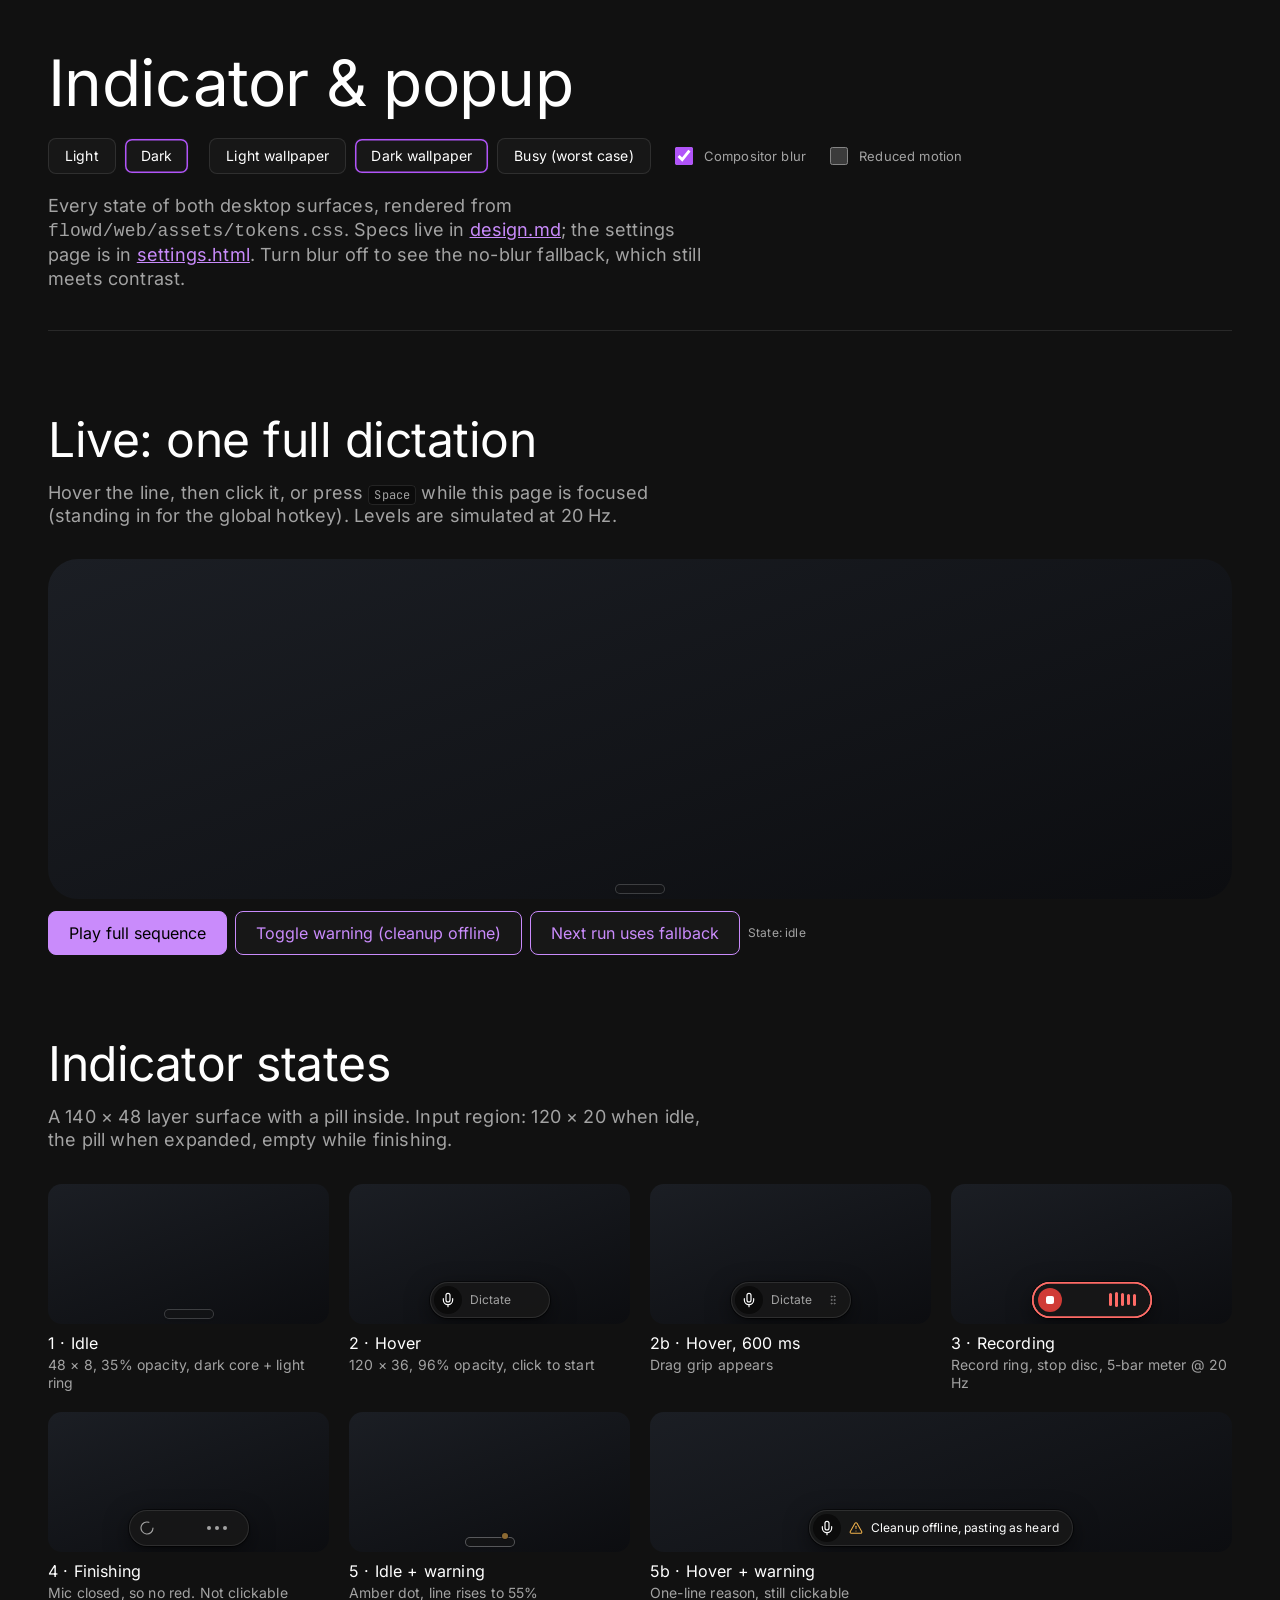
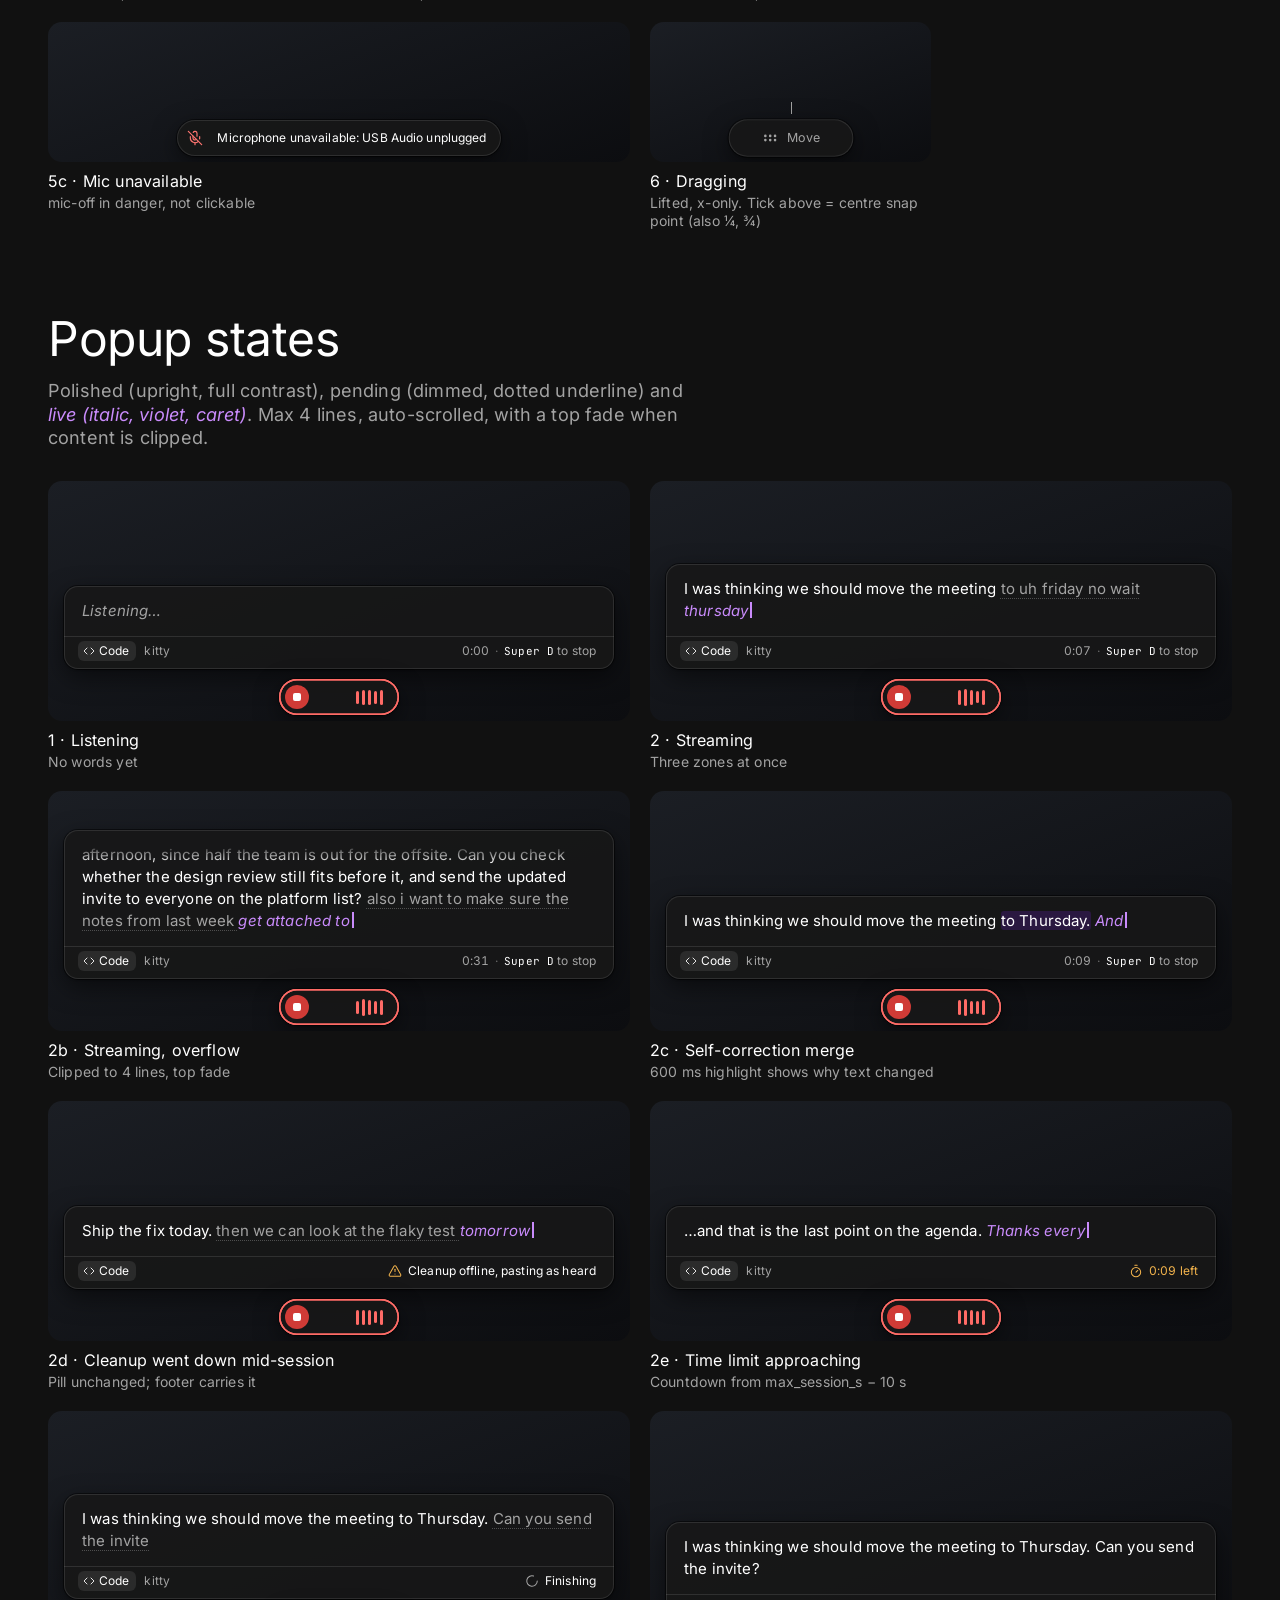
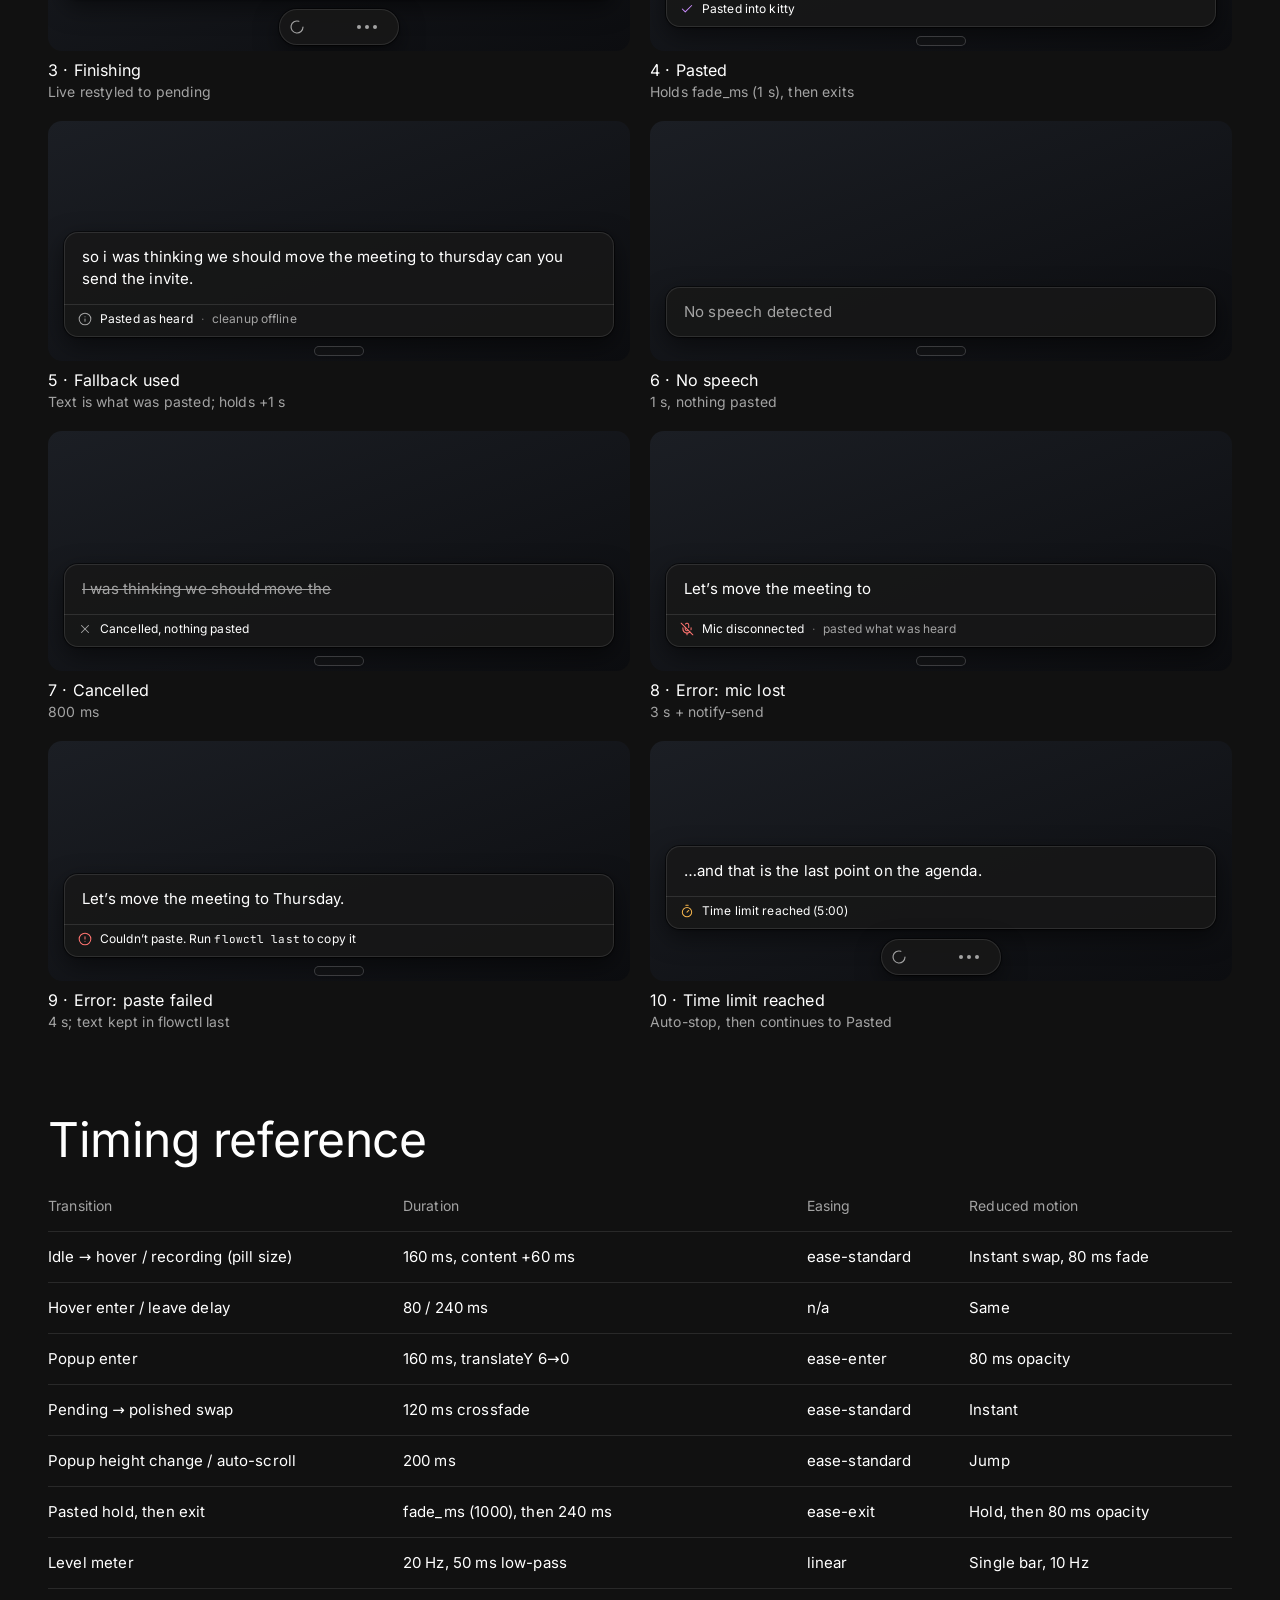
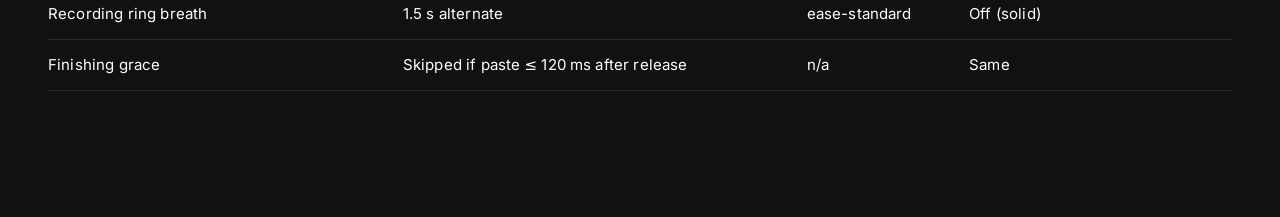
==== commit a7fecb69: "refactor(web): ship the settings assets inside the flowd package" ====
--- a/docs/design/mockups.html
+++ b/docs/design/mockups.html
@@ -5,8 +5,8 @@
 <meta name="viewport" content="width=device-width, initial-scale=1">
 <meta http-equiv="Content-Security-Policy" content="default-src 'self'; style-src 'self' 'unsafe-inline'; script-src 'self' 'unsafe-inline'; img-src 'self' data:">
 <title>flowd · indicator &amp; popup mockups</title>
-<link rel="stylesheet" href="assets/tokens.css">
-<link rel="stylesheet" href="assets/overlay.css">
+<link rel="stylesheet" href="../../flowd/web/assets/tokens.css">
+<link rel="stylesheet" href="../../flowd/web/assets/overlay.css">
 <style>
   body { margin: 0; background: var(--bg); color: var(--text); font: 400 16px/22px var(--font-sans); letter-spacing: .01em; }
   .wrap { max-width: 1200px; margin: 0 auto; padding: 48px 48px 128px; }
@@ -73,7 +73,7 @@
       <label><input type="checkbox" id="blur" checked> Compositor blur</label>
       <label><input type="checkbox" id="rm"> Reduced motion</label>
     </div>
-    <p>Every state of both desktop surfaces, rendered from <code>assets/tokens.css</code>. Specs live in <a href="design.md">design.md</a>; the settings page is in <a href="settings.html">settings.html</a>. Turn blur off to see the no-blur fallback, which still meets contrast.</p>
+    <p>Every state of both desktop surfaces, rendered from <code>flowd/web/assets/tokens.css</code>. Specs live in <a href="design.md">design.md</a>; the settings page is in <a href="settings.html">settings.html</a>. Turn blur off to see the no-blur fallback, which still meets contrast.</p>
   </header>
 
   <h2 id="demo">Live: one full dictation</h2>
@@ -119,7 +119,7 @@
   </table>
 </div>
 
-<script src="assets/icons.js"></script>
+<script src="../../flowd/web/assets/icons.js"></script>
 <script>
 (() => {
   const $ = (s, r = document) => r.querySelector(s);
--- a/flowd/web/assets/tokens.css
+++ b/flowd/web/assets/tokens.css
@@ -0,0 +1,69 @@
+/* flowd design tokens (docs/design/design.md).
+   Keep in sync with docs/design/design.md. */
+@font-face { font-family: "Inter"; src: url("fonts/inter-latin-wght-normal.woff2") format("woff2"); font-weight: 100 900; font-style: normal; font-display: swap; }
+@font-face { font-family: "Inter"; src: url("fonts/inter-latin-wght-italic.woff2") format("woff2"); font-weight: 100 900; font-style: italic; font-display: swap; }
+@font-face { font-family: "JetBrains Mono"; src: url("fonts/jetbrains-mono-latin-wght-normal.woff2") format("woff2"); font-weight: 100 800; font-style: normal; font-display: swap; }
+
+/* Light: white canvas, black text, light gray alt surface, violet the only accent. */
+:root, [data-theme="light"] {
+  color-scheme: light;
+  --bg: #ffffff; --surface: #ffffff; --raised: #ffffff; --sunken: #f1f1f1; --hover: #f6f6f6;
+  --border: rgba(0, 0, 0, .10); --border-strong: #8a8989;
+  --text: #000000; --text-2: #6c6b6b; --text-3: #6c6b6b;
+  --brand: #b154f9;                 /* violet: fills, rings, indicators (3:1 non-text) */
+  --primary: #9333ea;               /* violet, text-safe: links, active labels, focus (5.4:1) */
+  --on-primary: #ffffff; --primary-soft: #f5edfe;
+  --live: #8b2fd9; --record: #c42f2a; --record-fill: #c42f2a;
+  --warn: #835500; --warn-soft: #fbf0da; --danger: #b8261f; --danger-soft: #fbe8e6; --on-danger: #ffffff;
+  --glass: rgba(255, 255, 255, 0.94); --glass-edge: inset 0 0 0 1px rgba(0, 0, 0, 0.10);
+  --shadow-sm: none; --shadow-md: none;
+  /* Flat on the page. Only surfaces floating over other apps get a whisper of lift. */
+  --shadow-float: 0 1px 2px rgba(0, 0, 0, .06), 0 8px 24px rgba(0, 0, 0, .08);
+  --shadow-lg: var(--shadow-float);
+}
+/* Dark: the Charcoal family. Violet is lifted so it still reads on near-black. */
+[data-theme="dark"] {
+  color-scheme: dark;
+  --bg: #111111; --surface: #171717; --raised: #1f1f1f; --sunken: #0b0b0b; --hover: #222222;
+  --border: rgba(255, 255, 255, .10); --border-strong: #6e6d6d;
+  --text: #ffffff; --text-2: #a3a3a3; --text-3: #a3a3a3;
+  --brand: #b154f9; --primary: #c98bfb; --on-primary: #000000; --primary-soft: #2a1840;
+  --live: #c98bfb; --record: #ff6b66; --record-fill: #d03b36;
+  --warn: #f2b34c; --warn-soft: #2d2412; --danger: #ff7470; --danger-soft: #341b1a; --on-danger: #000000;
+  --glass: rgba(23, 23, 23, 0.88); --glass-edge: inset 0 0 0 1px rgba(255, 255, 255, 0.10), 0 0 0 1px rgba(0, 0, 0, .5);
+  --shadow-sm: none; --shadow-md: none;
+  --shadow-float: 0 1px 2px rgba(0, 0, 0, .4), 0 8px 24px rgba(0, 0, 0, .5);
+  --shadow-lg: var(--shadow-float);
+}
+@media (prefers-color-scheme: dark) {
+  [data-theme="system"] {
+    color-scheme: dark;
+    --bg: #111111; --surface: #171717; --raised: #1f1f1f; --sunken: #0b0b0b; --hover: #222222;
+    --border: rgba(255, 255, 255, .10); --border-strong: #6e6d6d;
+    --text: #ffffff; --text-2: #a3a3a3; --text-3: #a3a3a3;
+    --brand: #b154f9; --primary: #c98bfb; --on-primary: #000000; --primary-soft: #2a1840;
+    --live: #c98bfb; --record: #ff6b66; --record-fill: #d03b36;
+    --warn: #f2b34c; --warn-soft: #2d2412; --danger: #ff7470; --danger-soft: #341b1a; --on-danger: #000000;
+    --glass: rgba(23, 23, 23, 0.88); --glass-edge: inset 0 0 0 1px rgba(255, 255, 255, 0.10), 0 0 0 1px rgba(0, 0, 0, .5);
+    --shadow-sm: none; --shadow-md: none;
+    --shadow-float: 0 1px 2px rgba(0, 0, 0, .4), 0 8px 24px rgba(0, 0, 0, .5);
+    --shadow-lg: var(--shadow-float);
+  }
+}
+:root {
+  --idle-fill: #171717;
+  --font-sans: "Inter", "InterVariable", system-ui, "Cantarell", "Noto Sans", sans-serif;
+  --font-mono: "JetBrains Mono", ui-monospace, "Cascadia Code", "Source Code Pro", monospace;
+  /* Radii: 8 for controls and cards, 14 for large containers, 30 for hero panels. */
+  --r-xs: 4px; --r-sm: 6px; --r-md: 8px; --r-lg: 8px; --r-xl: 14px; --r-hero: 30px; --r-pill: 999px;
+  --s-1: 4px; --s-2: 8px; --s-3: 12px; --s-4: 16px; --s-5: 20px; --s-6: 24px; --s-8: 32px; --s-10: 40px; --s-12: 48px; --s-24: 96px;
+  --dur-instant: 80ms; --dur-fast: 120ms; --dur-base: 160ms; --dur-slow: 200ms; --dur-fade-out: 240ms;
+  --ease-standard: cubic-bezier(0.2, 0, 0, 1); --ease-enter: cubic-bezier(0.05, 0.7, 0.1, 1); --ease-exit: cubic-bezier(0.3, 0, 0.8, 0.15);
+  --ctl-h: 40px;
+}
+@media (prefers-contrast: more) {
+  :root { --glass: var(--surface); --border: var(--border-strong); }
+}
+@media (prefers-reduced-motion: reduce) {
+  :root { --dur-fast: 0ms; --dur-base: 0ms; --dur-slow: 0ms; --dur-fade-out: 80ms; }
+}
--- a/flowd/web/assets/overlay.css
+++ b/flowd/web/assets/overlay.css
@@ -0,0 +1,118 @@
+/* Indicator + popup, as they render on the desktop. Shared by both mockup pages. */
+b, strong, th, h1, h2, h3 { font-weight: 400; }
+.fl-stage { position: relative; overflow: hidden; border-radius: var(--r-lg); isolation: isolate; font-family: var(--font-sans); }
+.fl-stage[data-wall="light"] { background: linear-gradient(160deg, #e9e6df, #d8dde2); }
+.fl-stage[data-wall="dark"] { background: linear-gradient(160deg, #1b1e24, #0c0d10); }
+/* Worst-case wallpaper: saturated, high-frequency, both extremes of luminance. */
+.fl-stage[data-wall="busy"] {
+  background:
+    repeating-linear-gradient(45deg, #ffffff 0 7px, #000000 7px 14px),
+    #808080;
+  background-blend-mode: normal;
+}
+.fl-stage[data-wall="busy"]::before {
+  content: ""; position: absolute; inset: 0; z-index: -1; opacity: .55;
+  background: conic-gradient(from 0deg, #ff0000, #ffff00, #00ff00, #0000ff, #ff00ff, #ff0000);
+  mix-blend-mode: hard-light;
+}
+/* Stand-in for the compositor blur rule (Hyprland layerrule blur). */
+.fl-blur .fl-glass { -webkit-backdrop-filter: blur(24px) saturate(1.1); backdrop-filter: blur(24px) saturate(1.1); }
+
+.fl-dock { position: absolute; left: 0; right: 0; bottom: 6px; display: flex; flex-direction: column; align-items: center; }
+/* Warning pill never exceeds its stage (the real surface is resized to fit, max 360). */
+.fl-dock .pill { max-width: calc(100% - 24px); }
+
+/* ---------------------------------------------------------------- indicator */
+.pill {
+  position: relative; display: flex; align-items: center; gap: 8px;
+  height: 36px; width: 120px; padding: 0 12px 0 4px; box-sizing: border-box;
+  border-radius: var(--r-pill); background: var(--glass); color: var(--text);
+  box-shadow: var(--glass-edge), var(--shadow-float);
+  transition: width var(--dur-base) var(--ease-standard), height var(--dur-base) var(--ease-standard),
+              opacity var(--dur-base) var(--ease-standard), padding var(--dur-base) var(--ease-standard),
+              box-shadow var(--dur-fast) var(--ease-standard), transform var(--dur-fast) var(--ease-standard);
+  font: 400 12px/16px var(--font-sans); letter-spacing: .01em; white-space: nowrap;
+}
+.pill > * { transition: opacity var(--dur-fast) var(--ease-standard) 60ms; }
+.pill .btn-disc { flex: none; width: 28px; height: 28px; border-radius: 50%; display: grid; place-items: center; background: var(--sunken); color: var(--text); }
+.pill .lbl { color: var(--text-2); }
+.pill .grip { margin-left: auto; color: var(--text-2); opacity: .7; display: flex; }
+
+.pill[data-state="idle"] {
+  width: 48px; height: 8px; padding: 0; opacity: .35; background: var(--idle-fill);
+  box-shadow: 0 0 0 1px rgba(255, 255, 255, .55), 0 1px 3px rgba(0, 0, 0, .35);
+}
+.pill[data-state="idle"] > * { opacity: 0; transition-delay: 0ms; pointer-events: none; }
+.pill[data-state="idle"][data-warn] { opacity: .55; }
+.pill .warn-dot { position: absolute; right: 6px; top: -5px; width: 6px; height: 6px; border-radius: 50%; background: var(--warn); box-shadow: 0 0 0 1px rgba(0, 0, 0, .6); opacity: 1 !important; }
+.pill .warn-dot { background: #f2b34c; } /* amber reads on the dark idle core in both themes */
+
+.pill[data-state="recording"] { box-shadow: var(--glass-edge), inset 0 0 0 1.5px var(--record), var(--shadow-float); }
+.pill[data-state="recording"] .btn-disc { background: var(--record-fill); color: #fff; width: 24px; height: 24px; margin-left: 2px; }
+.pill[data-state="recording"] .btn-disc i, .pill[data-state="recording"] .btn-disc .stop { width: 8px; height: 8px; border-radius: 2px; background: #fff; display: block; }
+.pill .ring-breath { position: absolute; inset: 0; border-radius: inherit; box-shadow: inset 0 0 0 1.5px var(--record); animation: breath 1.5s var(--ease-standard) infinite alternate; pointer-events: none; }
+@keyframes breath { from { opacity: 1; } to { opacity: .72; } }
+
+.meter { display: flex; align-items: center; gap: 3px; height: 20px; margin-left: auto; margin-right: 4px; }
+.meter b { display: block; width: 3px; height: 4px; border-radius: var(--r-xs); background: var(--record); }
+.meter.static b { transition: none; }
+
+.pill[data-state="finishing"] .btn-disc { background: transparent; color: var(--text-2); }
+.pill[data-state="finishing"] .btn-disc svg { animation: spin 800ms linear infinite; }
+@keyframes spin { to { transform: rotate(360deg); } }
+.dots { display: flex; gap: 4px; margin-left: auto; margin-right: 10px; }
+.dots b { width: 4px; height: 4px; border-radius: 50%; background: var(--text-2); animation: dot 720ms var(--ease-standard) infinite alternate; }
+.dots b:nth-child(2) { animation-delay: 120ms; } .dots b:nth-child(3) { animation-delay: 240ms; }
+@keyframes dot { from { opacity: .3; } to { opacity: 1; } }
+
+.pill[data-state="warning"] { width: auto; max-width: 360px; padding-right: 14px; }
+.pill[data-state="warning"] .reason { overflow: hidden; text-overflow: ellipsis; color: var(--text); }
+.pill[data-state="warning"] .w-ico { color: var(--warn); display: flex; }
+.pill[data-state="micoff"] { width: auto; padding-right: 14px; }
+.pill[data-state="micoff"] .btn-disc { color: var(--danger); background: transparent; }
+
+.pill[data-state="dragging"] { transform: scale(1.04); box-shadow: var(--glass-edge), var(--shadow-float); cursor: grabbing; justify-content: center; padding: 0 12px; }
+.snap-tick { position: absolute; bottom: 48px; width: 1px; height: 12px; background: var(--text-2); }
+
+/* ---------------------------------------------------------------- popup */
+.popup {
+  width: min(640px, calc(100% - 32px)); min-width: 280px; box-sizing: border-box; margin-bottom: 10px;
+  border-radius: var(--r-xl); background: var(--glass); color: var(--text);
+  box-shadow: var(--glass-edge), var(--shadow-float);
+  font: 400 15px/22px var(--font-sans); font-feature-settings: "ss03" 1;
+  animation: pop-in var(--dur-base) var(--ease-enter);
+}
+@keyframes pop-in { from { opacity: 0; transform: translateY(6px); } }
+.popup .body { position: relative; padding: 14px 18px; max-height: calc(22px * var(--lines, 4)); box-sizing: content-box; overflow: clip; overflow-clip-margin: content-box; overflow-wrap: anywhere;
+  display: flex; flex-direction: column; justify-content: flex-end; /* newest line stays visible: overflow spills off the top */ }
+.popup .body > .scroller { flex: none; }
+.popup .body.scrolled { -webkit-mask-image: linear-gradient(to bottom, transparent 14px, #000 34px); mask-image: linear-gradient(to bottom, transparent 14px, #000 34px); }
+.z-polished { color: var(--text); }
+.z-pending { color: var(--text-2); text-decoration: underline dotted color-mix(in srgb, var(--text-2) 40%, transparent); text-decoration-thickness: 1px; text-underline-offset: 4px; }
+.z-live { color: var(--live); font-style: italic; }
+.caret { display: inline-block; width: 2px; height: 16px; margin-left: 2px; vertical-align: -2px; background: var(--live); animation: blink 1s steps(1) infinite; }
+@keyframes blink { 50% { opacity: 0; } }
+.z-merged { background: var(--primary-soft); border-radius: 3px; box-decoration-break: clone; -webkit-box-decoration-break: clone; }
+.z-listening { color: var(--text-2); font-style: italic; }
+.z-cancelled { color: var(--text-2); text-decoration: line-through 1px; }
+
+.popup .foot { display: flex; align-items: center; gap: 8px; height: 28px; padding: 0 18px 0 14px; margin-bottom: 4px; white-space: nowrap; overflow: hidden; font: 400 12px/16px var(--font-sans); letter-spacing: .01em; color: var(--text-2); border-top: 1px solid color-mix(in srgb, var(--text-2) 18%, transparent); }
+.popup .foot .chip { display: inline-flex; align-items: center; gap: 4px; height: 20px; padding: 0 7px 0 5px; border-radius: var(--r-sm); background: color-mix(in srgb, var(--text-2) 14%, transparent); color: var(--text); }
+.popup .foot .end { margin-left: auto; font-variant-numeric: tabular-nums; display: flex; gap: 6px; align-items: center; }
+.popup .foot kbd { font: 400 11px/16px var(--font-mono); color: var(--text); }
+.popup .foot .ok { color: var(--primary); display: flex; }
+.popup .foot .bad { color: var(--danger); display: flex; }
+.popup .foot .wr { color: var(--warn); display: flex; }
+.popup .foot .msg { color: var(--text); min-width: 0; overflow: hidden; text-overflow: ellipsis; }
+.popup .foot > span:last-child:not(.end), .popup .foot .end { min-width: 0; overflow: hidden; text-overflow: ellipsis; }
+.popup .foot .end { flex: 0 1 auto; }
+.popup .foot svg { flex: none; }
+.popup .foot .spin svg { animation: spin 800ms linear infinite; }
+.popup .foot .sep { opacity: .6; }
+
+@media (prefers-reduced-motion: reduce) {
+  .ring-breath, .caret, .dots b, .pill[data-state="finishing"] .btn-disc svg, .popup .foot .spin svg { animation: none !important; }
+  .popup { animation: fade-only 80ms linear; }
+  .dots b { opacity: .6; }
+}
+@keyframes fade-only { from { opacity: 0; } }
